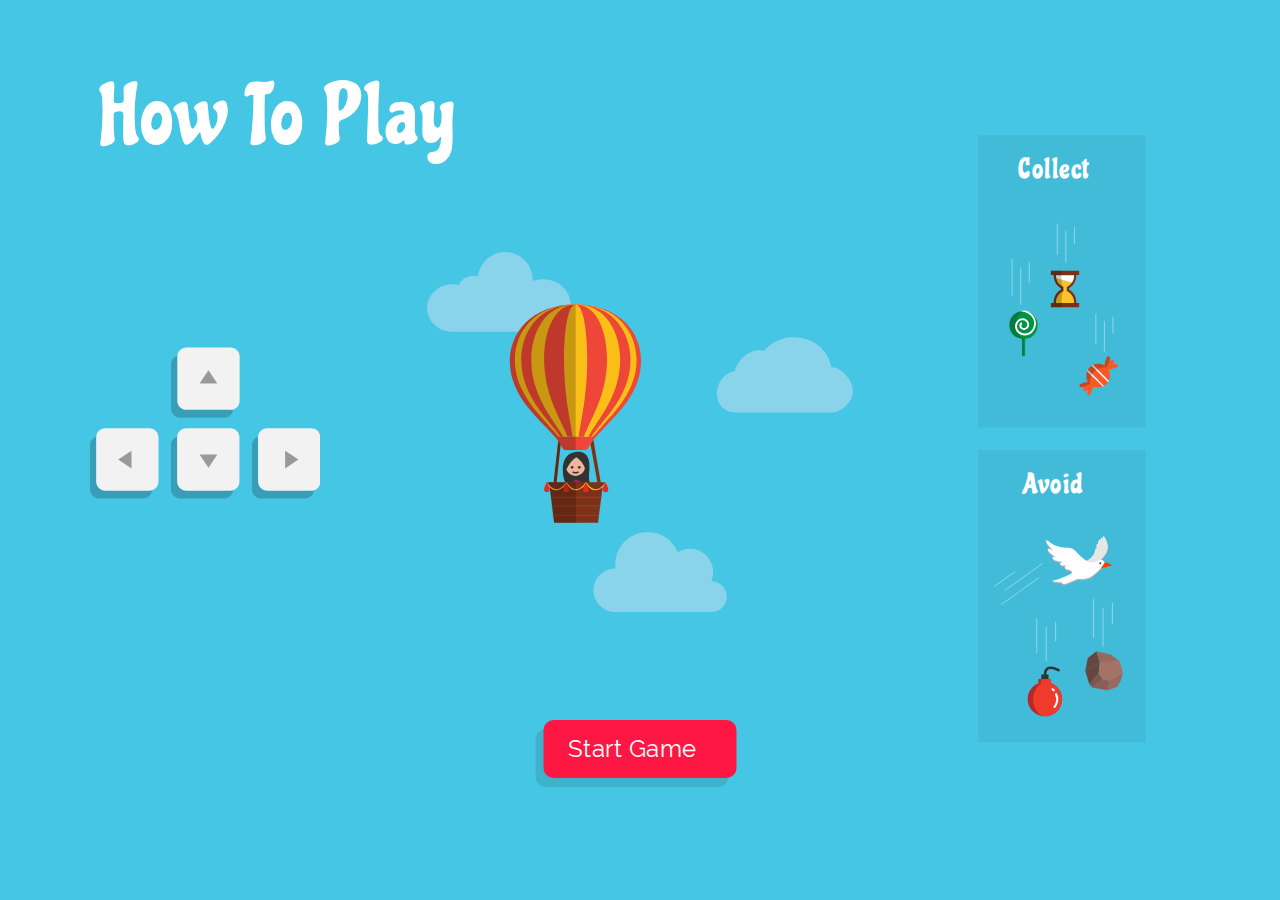
==== balloon_game.html @ b4456068 "Baseline commit with all changes except the coaster game" ====
<!doctype html>
<html class="no-js" lang="">
    <head>
        <meta charset="utf-8">
        <meta http-equiv="x-ua-compatible" content="ie=edge">
        <title>Balloon Game</title>
        <meta name="description" content="">
        <meta name="viewport" content="width=device-width, initial-scale=1">

        <link rel="apple-touch-icon" href="apple-touch-icon.png">
        <!-- Place favicon.ico in the root directory -->
        <link rel="stylesheet" href="css/normalize.css">
        <link rel="stylesheet" href="css/main.css">
        <link rel="stylesheet" href="css/game.css">
        <link rel="stylesheet" href="css/balloon.css">
    </head>
    <body>
        <div class="instruction-overlay">
            <div class="page-title">
                <p>How To Play</p>
            </div>
            <div class="instruction-balloonkeys">
                <svg version="1.1" id="Layer_1" xmlns="http://www.w3.org/2000/svg" xmlns:xlink="http://www.w3.org/1999/xlink" x="0px" y="0px" viewBox="0 0 253.6 166.2" style="enable-background:new 0 0 253.6 166.2;" xml:space="preserve">
                    <g id="keys">
                        <g id="leftkey">
                            <g style="opacity:0.2;">
                                <path d="M58.5,97.6H10.1C4.5,97.6,0,102.1,0,107.7v48.4c0,5.6,4.5,10.1,10.1,10.1h48.4c5.6,0,10.1-4.5,10.1-10.1v-48.4
                                    C68.6,102.1,64.1,97.6,58.5,97.6z"/>
                            </g>
                            <g>
                                <path style="fill:#F2F2F2;" d="M65.3,89H16.9c-5.6,0-10.1,4.5-10.1,10.1v48.4c0,5.6,4.5,10.1,10.1,10.1h48.4
                                    c5.6,0,10.1-4.5,10.1-10.1V99.1C75.5,93.6,70.9,89,65.3,89z"/>
                                <polygon style="fill:#999999;" points="45.7,133.1 31.1,123.3 45.7,113.6             "/>
                            </g>
                        </g>
                        <g id="downkey">
                            <g>
                                <path style="opacity:0.2;enable-background:new    ;" d="M147.6,97.6H99.2c-5.6,0-10.1,4.5-10.1,10.1v48.4
                                c0,5.6,4.5,10.1,10.1,10.1h48.4c5.6,0,10.1-4.5,10.1-10.1v-48.4C157.7,102.1,153.2,97.6,147.6,97.6z"/>
                            </g>
                            <g>
                                <path style="fill:#F2F2F2;" d="M154.4,89H106c-5.6,0-10.1,4.5-10.1,10.1v48.4c0,5.6,4.5,10.1,10.1,10.1h48.4
                                c5.6,0,10.1-4.5,10.1-10.1V99.1C164.6,93.6,160,89,154.4,89z"/>
                                <polygon style="fill:#999999;" points="140.2,117.9 130.4,132.3 120.6,117.9      "/>
                            </g>
                        </g>
                        <g id="upkey">
                            <g style="opacity:0.2;">
                                <path d="M147.7,8.5H99.3c-5.6,0-10.1,4.5-10.1,10.1v48.5c0,5.6,4.5,10.1,10.1,10.1h48.4c5.6,0,10.1-4.5,10.1-10.1V18.7
                                    C157.9,13.1,153.3,8.5,147.7,8.5z"/>
                            </g>
                            <g>
                                <path style="fill:#F2F2F2;" d="M154.6,0h-48.4c-5.6,0-10.1,4.5-10.1,10.1v48.4c0,5.6,4.5,10.1,10.1,10.1h48.4
                                    c5.6,0,10.1-4.5,10.1-10.1V10.1C164.7,4.5,160.2,0,154.6,0z"/>
                                <polygon style="fill:#999999;" points="120.6,39.5 130.4,25 140.2,39.5           "/>
                            </g>
                        </g>
                        <g id="rightkey">
                            <g style="opacity:0.2;">
                                <path d="M236.7,97.6h-48.4c-5.6,0-10.1,4.5-10.1,10.1v48.4c0,5.6,4.5,10.1,10.1,10.1h48.4c5.6,0,10.1-4.5,10.1-10.1v-48.4
                                    C246.8,102.1,242.3,97.6,236.7,97.6z"/>
                            </g>
                            <g>
                                <path style="fill:#F2F2F2;" d="M243.5,89h-48.4c-5.6,0-10.1,4.5-10.1,10.1v48.4c0,5.6,4.5,10.1,10.1,10.1h48.4
                                    c5.6,0,10.1-4.5,10.1-10.1V99.1C253.6,93.6,249.1,89,243.5,89z"/>
                                <polygon style="fill:#999999;" points="214.8,113.6 229.4,123.3 214.8,133.1          "/>
                            </g>
                        </g>
                    </g>
                </svg>
            </div>
            <div class="instruction-balloon">
                <svg version="1.1" id="Layer_1" xmlns="http://www.w3.org/2000/svg" xmlns:xlink="http://www.w3.org/1999/xlink" x="0px" y="0px" viewBox="0 0 417 352.6" style="enable-background:new 0 0 417 352.6;" xml:space="preserve">
                    <g id="totalballoon">
                        <g>
                            <path style="fill:#8AD4EB;" d="M278.5,322.5h-0.2c1.3-2.8,1.9-5.8,1.9-9.1c0-12.5-10.2-22.8-22.8-22.8c-4.4,0-8.6,1.3-12,3.4
                                c-4.7-11.6-16.1-19.7-29.3-19.7c-17.5,0-31.8,14.2-31.8,31.8c0,1.3,0.2,2.7,0.3,3.9c-0.2,0-0.2,0-0.3,0
                                c-11.7,0-21.3,9.5-21.3,21.3c0,11.7,9.5,21.3,21.3,21.3h94.2c8.3,0,15-6.7,15-15C293.5,329.5,286.7,322.5,278.5,322.5z"/>
                            <path style="fill:#8AD4EB;" d="M113.7,26.6c-3.6,0-7,0.6-10.3,1.9c0-0.3,0-0.8,0-1.1c0-15.2-12-27.4-26.9-27.4
                                c-13.6,0-25,10.3-26.7,23.8c-1.3-0.3-2.7-0.5-4.1-0.5c-6.4,0-12,3.6-15,8.9c-1.9-0.5-3.9-0.6-5.9-0.6C11.1,31.6,0,42,0,54.9
                                s11.1,23.3,24.7,23.3c0.8,0,1.6,0,2.3-0.2c0.3,0,0.6,0.2,1.1,0.2h88.7c0.8,0,1.6-0.2,2.2-0.5c12.4-2.3,21.7-12.8,21.7-25.2
                                C141,38,128.7,26.6,113.7,26.6z"/>
                            <path style="fill:#8AD4EB;" d="M395.7,112.7c-0.9-5.8-3.3-11-6.6-15.2c0.3,0,0.8,0.2,1.1,0.2c-0.3,0-0.8-0.2-1.1-0.2
                                c-6.7-8.8-17.7-13.9-30.3-13.9c-0.2,0-0.3,0-0.5,0c-11.3,0.2-21.4,5.2-28.2,13.1c-1.4-0.3-3-0.5-4.5-0.5
                                c-11.7,0-21.4,9.9-24.4,20.6c-9.7,0.5-17.5,12.4-17.5,22.2c0,10.2,8.1,18.3,18.3,18.3h56.3h37.4c10.2,0,21.3-10.8,21.3-21
                                C417,125.1,405.7,113,395.7,112.7z"/>
                        </g>
                        <g id="landingballoon">
                            <polygon style="fill:#7C3119;" points="159.5,185.4 162.9,184.2 170,225.4 166.9,226.6        "/>
                            <polygon style="fill:#7C3119;" points="123.9,225.3 130,171.1 132.5,172.5 126.7,226.7        "/>
                            <polygon style="opacity:0.2;enable-background:new    ;" points="123.9,225.3 130,171.1 132.5,172.5 126.7,226.7       "/>
                            <g>
                                <path style="fill:#EE4638;" d="M145.5,51.3c30.8,0,43.7,28.4,43.7,54.2c0,35.2-21.1,57.6-31.2,75.3h-24.8
                                    c-9.9-17.7-31.2-40.2-31.2-75.3C102,79.7,114.9,51.3,145.5,51.3C101.2,51.3,81,80,81,106.7c0,28.2,19.2,47.8,34.4,63.8
                                    c4.8,4.9,9,9.4,12.2,13.5c0.3,0.4,6.2,10,6.7,10h21.9c0.5,0,6.5-9.5,6.7-10c3.2-4.1,7.7-8.7,12.2-13.5
                                    c15.3-15.9,34.4-35.7,34.4-63.8C210,80,189.9,51.3,145.5,51.3z"/>
                                <path style="fill:#FABF17;" d="M145.5,51.3c-41.9,0-59.6,28.4-59.6,54.2c0,35.2,28.9,57.6,42.7,75.3h33.9
                                    c13.7-17.6,42.7-40.1,42.7-75.3C205,79.7,187.5,51.3,145.5,51.3z"/>
                                <path style="fill:#FFFFFF;" d="M102,105.5c0,35.2,21.1,57.6,31.2,75.3h24.7c10-17.7,31.2-40.2,31.2-75.3
                                    c0-25.8-13-54.2-43.7-54.2C114.9,51.3,102,79.7,102,105.5z"/>
                                <path style="fill:#EE4638;" d="M92.2,105.5c0,35.2,26,57.6,38.3,75.3h30.4c12.3-17.6,38.3-40.1,38.3-75.3
                                    c0-25.8-15.9-54.2-53.7-54.2C108,51.3,92.2,79.7,92.2,105.5z"/>
                                <path style="fill:#FABF17;" d="M102,105.5c0,35.2,21.1,57.6,31.2,75.3h24.7c10-17.7,31.2-40.2,31.2-75.3
                                    c0-25.8-13-54.2-43.7-54.2C114.9,51.3,102,79.7,102,105.5z"/>
                                <path style="fill:#EE4638;" d="M153.5,180.9c6.6-17.7,22.7-40.2,22.7-76.3c0-25.2-9.1-53.3-30.8-53.3s-30.8,27.9-30.8,53.3
                                    c0,36,16.1,58.6,22.9,76L153.5,180.9z"/>
                                <path style="fill:#FABF17;" d="M148.5,180.9c2.5-17.7,8.3-40.2,8.3-76.3c0-25.2-3.4-53.3-11.4-53.3s-11.3,27.9-11.3,53.3
                                    c0,36,5.9,58.6,8.3,76L148.5,180.9z"/>
                            </g>
                            <g>
                                <rect x="136.5" y="221.7" style="fill:#9C1F60;" width="18.1" height="21.7"/>
                                <path style="fill:#F1B59A;" d="M146.5,201.1c4.2,2.9,6.9,6.9,8.2,10.6c-0.8,4.6-4.9,7.7-9.3,7.7c-4,0-7.5-2.6-8.9-6.2
                                    C138.7,208.5,141.7,203.5,146.5,201.1z"/>
                                <g>
                                    <circle style="fill:#333333;" cx="142" cy="210.9" r="1.3"/>
                                </g>
                                <g>
                                    <circle style="fill:#333333;" cx="149" cy="210.9" r="1.3"/>
                                </g>
                                <g>
                                    <path style="fill:#333333;" d="M148.4,215.4c-0.3-0.3-0.5-0.5-1.1-0.3c0,0-0.8,0.5-1.9,0.5s-1.9-0.5-1.9-0.5
                                        c-0.3-0.3-0.8,0-1.1,0.3s0,0.8,0.3,1.1c0,0,1.1,0.5,2.6,0.5c1.6,0,2.4-0.5,2.6-0.5C148.4,216.2,148.5,216,148.4,215.4z"/>
                                </g>
                                <path style="fill:#333333;" d="M159.9,229c0,0-1.9-6.6-1.3-13.1c0-0.8,0.3-1.3,0.3-2.1c0.8-9.5-1.1-20-13.9-17.8
                                    c-14.4,2.4-13.3,20-9.9,29.6l0,0c0.3,0.5,0.3,0.8,0.5,1.3s0.5,1.1,0.8,1.6c-1.3,3.2-1.9,7.3-1.9,11.5h3.2c0-2.9,0.5-5.9,1.1-8.2
                                    c1.9,2.1,3.6,3.2,3.6,3.2s-2.9-8.9,1.9-11.5c0.5-0.3,1.3-0.5,1.9-0.5c1.1,0,2.1,0.5,2.9,1.1c4.9,4,0,14.4,0,14.4s2.6-1.3,4.9-5.6
                                    c0.5,2.1,0.8,4.6,0.8,6.9h3.2c0-1.6,0-3.2-0.3-4.9c-0.3-2.9-0.3-6.2,0-9.1C158.5,228.2,159.9,229,159.9,229z M146.4,201
                                    c4.2,2.9,6.9,6.9,8.2,10.6c-0.8,4.6-4.9,7.7-9.3,7.7c-4,0-7.5-2.6-8.9-6.2C138.7,208.5,141.7,203.3,146.4,201z"/>
                            </g>
                            <rect x="116.5" y="225.7" style="fill:#7C3119;" width="58.6" height="2.9"/>
                            <rect x="116.5" y="225.7" style="opacity:0.2;enable-background:new    ;" width="29.2" height="2.9"/>
                            <polygon style="fill:#7C3119;" points="167.4,265.1 124.4,265.1 119.5,225.7 172.4,225.7      "/>
                            <line style="fill:none;stroke:#A43E23;stroke-width:0.9999;stroke-miterlimit:10;" x1="121" y1="240.3" x2="170.7" y2="240.3"/>
                            <line style="fill:none;stroke:#A43E23;stroke-width:0.9999;stroke-miterlimit:10;" x1="122" y1="248.8" x2="169.7" y2="248.8"/>
                            <line style="fill:none;stroke:#A43E23;stroke-width:0.9999;stroke-miterlimit:10;" x1="123" y1="257.9" x2="168.5" y2="257.9"/>
                            <path style="fill:none;stroke:#FABF17;stroke-width:0.9999;stroke-miterlimit:10;" d="M117,225.9c10.3,15.7,19.3,0,19.3,0"/>
                            <path style="opacity:0.2;enable-background:new    ;" d="M145.5,51.5c-44.3,0-64.5,28.7-64.5,55.4c0,28.2,19.2,47.8,34.4,63.8
                                c4.8,4.9,9,9.4,12.2,13.5c0.3,0.4,6.2,10,6.7,10h11.2L145.5,51.5"/>
                            <path style="fill:none;stroke:#FABF17;stroke-width:0.9999;stroke-miterlimit:10;" d="M155.5,225.9c0,0-9,15.7-19.3,0"/>
                            <path style="fill:none;stroke:#FABF17;stroke-width:0.9999;stroke-miterlimit:10;" d="M155.5,225.9c10.3,15.7,19.3,0,19.3,0"/>
                            <path style="fill:#EA2725;" d="M136.2,225.8c0,0-6.1,9.4,0,9.4S136.2,225.8,136.2,225.8z"/>
                            <path style="fill:#EA2725;" d="M117.3,225.7c0,0-6.1,9.4,0,9.4S117.3,225.7,117.3,225.7z"/>
                            <path style="fill:#EA2725;" d="M155.5,225.9c0,0-6.1,9.4,0,9.4S155.5,225.9,155.5,225.9z"/>
                            <path style="fill:#EA2725;" d="M174.7,225.8c0,0-6.1,9.4,0,9.4C180.9,235.3,174.7,225.8,174.7,225.8z"/>
                            <polyline style="opacity:0.2;enable-background:new    ;" points="172.9,225.7 119.5,225.7 124.4,265.1 146,265.1 145.7,225.7 
                                119.5,225.7         "/>
                        </g>
                    </g>
                </svg>
            </div>
            <div class="instruction-collect">
                <p class="instruction-title"> Collect </p>
                <svg version="1.1" id="Layer_1" xmlns="http://www.w3.org/2000/svg" xmlns:xlink="http://www.w3.org/1999/xlink" x="0px" y="0px" viewBox="0 0 206.1 359.1" style="enable-background:new 0 0 206.1 359.1;" xml:space="preserve">
                    <g>
                        <rect style="opacity:5.000000e-02;enable-background:new    ;" width="206.1" height="359.1"/>
                        <g>
                            <g>
                                <line style="fill:none;stroke:#FFFFFF;stroke-width:0.5;stroke-miterlimit:10;" x1="41.8" y1="151.5" x2="41.8" y2="197.8"/>
                                <line style="fill:none;stroke:#FFFFFF;stroke-width:0.5;stroke-miterlimit:10;" x1="52.4" y1="162.3" x2="52.4" y2="208.6"/>
                                <line style="fill:none;stroke:#FFFFFF;stroke-width:0.5;stroke-miterlimit:10;" x1="62.9" y1="156.3" x2="62.9" y2="181.7"/>
                            </g>
                            <g>
                                <path style="fill:#FFFFFF;" d="M55.6,215.6c9.6,0,17.5,7.8,17.5,17.5s-7.8,17.4-17.5,17.4s-16.5-7.8-16.5-17.4
                                    S45.9,215.6,55.6,215.6z"/>
                                <g>
                                    <path style="fill:#009245;" d="M59.4,216c2.7,1,5.2,2.4,7.1,4.3c5.7,5.7,6.1,14.6,1.2,20.7c-0.4,0.5-0.8,1-1.2,1.4
                                        c-2.4,2.4-5.6,3.7-9,3.7s-6.6-1.3-9-3.7c-2-2-3.1-4.6-3.1-7.4s1.1-5.4,3.1-7.4c3.3-3.3,8.8-3.3,12.1,0c1.3,1.3,2.1,3.1,2.1,5
                                        s-0.7,3.7-2.1,5c-2.3,2.3-6.1,2.3-8.4,0c-0.9-0.9-1.5-2.2-1.5-3.5s0.5-2.6,1.5-3.5c0.5-0.5,1.2-0.5,1.7,0
                                        c0.2,0.2,0.3,0.5,0.3,0.8s-0.1,0.6-0.3,0.8c-0.5,0.5-0.8,1.2-0.8,1.9c0,0.7,0.3,1.4,0.8,1.9c1.4,1.4,3.7,1.4,5.1,0
                                        c0.9-0.9,1.4-2.1,1.4-3.4s-0.5-2.5-1.4-3.4c-2.4-2.4-6.4-2.4-8.8,0c-1.5,1.5-2.4,3.6-2.4,5.7c0,2.2,0.8,4.2,2.4,5.7
                                        c2,2,4.6,3.1,7.4,3.1s5.4-1.1,7.4-3.1c2.6-2.6,3.9-6,3.9-9.4s-1.3-6.8-3.9-9.4c-3.6-3.6-10-5.4-14.7-5.4
                                        c-7.1,2.4-11.9,8.9-11.9,16.5c0,9.3,6.5,16.9,15.6,17.5v20c0,0.6,1.3,1.2,1.9,1.2s1.9-0.5,1.9-1.2v-20
                                        c9.1-0.6,15.6-8.2,15.6-17.5C73.4,224.8,67.3,217.7,59.4,216z"/>
                                </g>
                                <path style="opacity:0.2;fill:#221F1F;enable-background:new    ;" d="M56,215.5c-9.7,0-17.5,7.8-17.5,17.5s7.4,17.9,17.5,17.5
                                    c0,0-10.6-6.9-10.6-17.5S56,215.5,56,215.5z"/>
                                <path style="opacity:0.2;fill:#221F1F;enable-background:new    ;" d="M55.8,271.6v-21.2H54v20c0,0,0,0.5,0.9,0.9
                                    C54.9,271.4,55.4,271.6,55.8,271.6z"/>
                            </g>
                        </g>
                        <g>
                            <g>
                                <line style="fill:none;stroke:#FFFFFF;stroke-width:0.5;stroke-miterlimit:10;" x1="97.3" y1="108.7" x2="97.3" y2="147.3"/>
                                <line style="fill:none;stroke:#FFFFFF;stroke-width:0.5;stroke-miterlimit:10;" x1="107.8" y1="117.7" x2="107.8" y2="156.3"/>
                                <line style="fill:none;stroke:#FFFFFF;stroke-width:0.5;stroke-miterlimit:10;" x1="118.3" y1="112.8" x2="118.3" y2="133.9"/>
                            </g>
                            <g>
                                <polygon style="fill:#FFFFFF;" points="94.4,169.2 95.2,175.6 117,182 118.8,176.2 118.6,168.8            "/>
                                <polygon style="fill:#FBC32D;" points="95.2,175.6 117,182 109.7,186.4 109.8,189.9 117.1,196 118.9,201.8 119,208.2 93.8,208.6 
                                    94.8,201.9 98.1,193.1 103.4,189.5 102.6,186.1 95.2,178.7            "/>
                                <g>
                                    <path style="fill:#7C3119;" d="M124.1,166.7H89.4v5.3h3.5c-0.1,2.6,0.3,11,9,16.3v0.2v1.1v0.2c-8.8,5.3-9.1,13.8-9,16.3h-3.5
                                        v5.3h34.7v-5.3h-3.5c0.1-2.5-0.2-11-9-16.3v-0.2v-1.1v-0.2c8.7-5.2,9.1-13.7,9-16.3h3.5V166.7z M109.6,186.3l-0.7,0.4v1.8v1.1
                                        v1.8l0.7,0.4c8.5,4.7,8.4,12.6,8.3,14.3H95.7c-0.1-1.7-0.3-9.6,8.3-14.3l0.7-0.4v-1.8v-1.1v-1.8l-0.7-0.4
                                        c-8.4-4.6-8.4-12.4-8.3-14.2h22.2C118,173.9,118,181.6,109.6,186.3z"/>
                                </g>
                                <g style="opacity:0.2;">
                                    <path d="M102.8,211.4c-1.2-13.8,1.9-20,1.9-20v-4.7c-4.3-8.7-1.9-20-1.9-20H89.4v5.3h3.5c-0.1,2.6,0.3,11,9,16.3v0.2v1.1v0.2
                                        c-8.8,5.3-9.1,13.8-9,16.3h-3.5v5.3H102.8z"/>
                                </g>
                            </g>
                        </g>
                        <g>
                            <g>
                                <line style="fill:none;stroke:#FFFFFF;stroke-width:0.5;stroke-miterlimit:10;" x1="144.6" y1="219.2" x2="144.6" y2="257"/>
                                <line style="fill:none;stroke:#FFFFFF;stroke-width:0.5;stroke-miterlimit:10;" x1="155.1" y1="228.1" x2="155.1" y2="265.8"/>
                                <line style="fill:none;stroke:#FFFFFF;stroke-width:0.5;stroke-miterlimit:10;" x1="165.6" y1="223.2" x2="165.6" y2="243.9"/>
                            </g>
                            <g>
                                <g>
                                    <path style="fill:#FFFFFF;" d="M139.3,283.3l20.2,20.2c0.4-0.6,0.8-1.3,1.1-1.9l-19.4-19.4C140.6,282.5,139.9,282.9,139.3,283.3
                                        z"/>
                                    <g>
                                        <path style="fill:#FFFFFF;" d="M142.4,297.1c-0.3,0.3-0.5,0.4-0.8,0.6l11.2,11.2c0.7-0.3,1.3-0.6,1.9-0.9L143,296.3
                                            C142.8,296.5,142.6,296.8,142.4,297.1z"/>
                                        <path style="fill:#FFFFFF;" d="M137.5,292.2c0.2-0.2,0.5-0.4,0.8-0.6l-3.5-3.5c-0.4,0.6-0.7,1.4-0.9,2l3,3.9
                                            C137.1,293.7,137.2,292.4,137.5,292.2z"/>
                                        <path style="fill:#FFFFFF;" d="M142.7,297.4c0.2-0.2,0.4-0.5,0.6-0.8l-5.2-5.2c-0.3,0.2-0.6,0.3-0.8,0.6
                                            c-0.3,0.3-0.4,1.5-0.6,1.8l5.2,5.2C142.2,298.8,142.5,297.6,142.7,297.4z"/>
                                    </g>
                                </g>
                                <g>
                                    <path style="fill:#FF5722;" d="M137.1,285.1c-0.9,0.9-1.7,1.9-2.3,3l3.5,3.5c1.3-0.7,3-0.5,4.1,0.6c1.1,1.1,1.3,2.8,0.6,4.1
                                        l11.7,11.7c1.1-0.6,2.1-1.4,3-2.3c0.7-0.7,1.3-1.4,1.8-2.2l-20.2-20.2C138.5,283.8,137.8,284.4,137.1,285.1z"/>
                                    <path style="fill:#FF5722;" d="M137.5,297.1c-1.1-1.1-1.3-2.7-0.6-4l-3-3c-1.6,4.2-1.3,8.9,1.1,12.8h-0.1l-6,1.5
                                        c-3,0.8-5.5,2.9-4,4.4c1.1,1.1,3.8,1,6,0.1v0.1c-1.6,1.6-2.3,3.9-1.2,5c0.6,0.6,1.5,0.7,2.4,0.4c0.9-0.2,1.8-0.8,2.6-1.5
                                        c0.1,0,0.1,0,0.2,0c-0.9,2.3-1.1,5.1,0,6.3c1.5,1.5,3.7-1.1,4.5-4.2l1.6-6.2l0.1-0.4c3.7,1.8,8,2,11.8,0.5l-11.2-11.2
                                        C140.2,298.3,138.6,298.1,137.5,297.1z"/>
                                    <path style="fill:#FF5722;" d="M171.6,282c-1.2-1.2-4-1-6.3,0c0-0.1,0-0.1,0-0.2c0.7-0.8,1.3-1.7,1.5-2.6c0.3-1,0.2-1.8-0.4-2.4
                                        c-1.1-1.1-3.4-0.4-5,1.2h-0.1c0.9-2.2,1-4.9-0.1-6c-1.5-1.5-3.6,1-4.4,4l-1.5,6l-0.2,0.9c-4.2-2.6-9.5-2.8-13.9-0.7l19.4,19.4
                                        c2-4.2,1.9-9.3-0.4-13.4l1-0.3l6.2-1.6C170.5,285.7,173.1,283.5,171.6,282z"/>
                                    <path style="fill:#FF5722;" d="M142.3,291.2c-1.1-1.1-2.7-0.3-4,0.4l4.9,4.9C144,295.3,143.4,292.3,142.3,291.2z"/>
                                    <path style="fill:#FF5722;" d="M137.6,298c1.1,1.1,2.8,0.3,4.1-0.3l-4.9-4.7C136.1,294.2,136.5,296.9,137.6,298z"/>
                                </g>
                                <path style="opacity:0.2;enable-background:new    ;" d="M137.2,305.5c-5.7-5.2-5.8-14.7-0.1-20.4c5.7-5.7,15.1-5.7,20.7,0
                                    c0,0-9.5-0.5-15.3,5.2C136.8,296.1,137.2,305.5,137.2,305.5z"/>
                                <path style="opacity:0.2;enable-background:new    ;" d="M157.8,285.1c0,0-1.8-1.7-2.7-2.2l0.2-0.9l1.5-6c0.8-3,2.9-5.5,4.4-4
                                    c1.1,1.1,1,3.8,0.1,6L157.8,285.1"/>
                                <path style="opacity:0.2;enable-background:new    ;" d="M130.9,308.9c-2.2,0.9-4.9,1-6-0.1c-1.5-1.5,1-3.6,4-4.4l6.1-1.5
                                    c0,0,1.5,1.9,2.2,2.6L130.9,308.9z"/>
                            </g>
                        </g>
                    </g>
                </svg>
            </div>
            <div class="instruction-avoid">
                <p class="instruction-title"> Avoid </p>
                <svg version="1.1" id="Layer_1" xmlns="http://www.w3.org/2000/svg" xmlns:xlink="http://www.w3.org/1999/xlink" x="0px" y="0px" viewBox="0 0 206.1 359.1" style="enable-background:new 0 0 206.1 359.1;" xml:space="preserve">
                    <g>
                        <rect style="opacity:5.000000e-02;enable-background:new    ;" width="206.1" height="359.1"/>
                        <g>
                            <g>
                                <g>
                                    <path style="fill:#B3B3B3;" d="M155.6,139.8c0,0-1.3-3.8-5.4-3.8c0,0,6.4-5.1,8.4-11.2c2-6-1.1-13.4-4.2-17.3c0,0-1.4,1-0.9,2.8
                                        c0,0-1.7-1.7-2.4-0.3c-0.5,1,0.4,2.4,0.4,2.4s-1.6-1.7-2.5-0.8c-0.8,0.8,0.3,2.5,0.3,2.5s-1.4-0.9-1.9,0.3
                                        c-0.6,1.1,0.6,2.9,0.6,2.9s-1.2-0.8-2,0.5s0.3,4,0.3,4s-2-0.1-2.4,3.4c-0.3,3.4-4,8.9-10.1,12.7c0,0-6.1-3.3-12.3-10.4
                                        c-4.8-5.5-6.3-5.6-13.4-5.9c-7.6-0.3-14.2-2.4-19.6-6.5c-3.6-2.8-5.5-3.8-4.6-0.4c1.1,3.8,8.8,10.4,8.8,10.4s-6.6-3.7-7-1.7
                                        c-0.3,1.9,3.2,5.6,7.9,8.2c3.6,1.9,5.3,1.9,5.3,1.9s-3.7-0.4-6.1-0.7c-2.1-0.3-2,2.6,1.7,4.3c4.6,2.1,9.6,1.9,9.6,1.9
                                        s-1.4,0.8-2.8,1.5s-0.4,2.9,3.1,3c3.7,0.1,4.6-0.2,4.6-0.2s-2.9,0.9-2.5,2.8c0.4,1.8,2.6,1.9,4.7,2.3c2.5,0.5,4.8,3.5,4.8,3.5
                                        s-2.7,3.9-25.1,10.5c0,0,6.7,1.9,12.2,1.6c0,0-0.3,1.9,2.1,2.2c2.5,0.3,16.5-6.3,16.5-6.3s9.9,1.2,17.2-2.8
                                        c7.3-4,11.3-11.3,15.4-12.5"/>
                                </g>
                                <circle style="fill:#CCCCCC;" cx="152.2" cy="139.9" r="1.2"/>
                                <g>
                                    <g>
                                        <path style="fill:#FFFFFF;" d="M133.7,136.3c0,0-6.1-3.3-12.3-10.4c-4.8-5.5-6.3-5.6-13.4-5.9c-7.6-0.3-14.2-2.4-19.6-6.5
                                            c-3.6-2.8-5.5-3.8-4.6-0.4c1.1,3.8,8.8,10.4,8.8,10.4s-6.6-3.7-7-1.7c-0.3,1.9,3.2,5.6,7.9,8.2c3.6,1.9,5.3,1.9,5.3,1.9
                                            s-3.7-0.4-6.1-0.7c-2.1-0.3-2,2.6,1.7,4.3c4.6,2.1,9.6,1.9,9.6,1.9s-1.4,0.8-2.8,1.5s-0.4,2.9,3.1,3c3.7,0.1,4.6-0.2,4.6-0.2
                                            s-2.9,0.9-2.5,2.8c0.4,1.8,2.6,1.9,4.7,2.3c2.5,0.5,4.8,3.5,4.8,3.5s-2.7,3.9-25.1,10.5c0,0,6.7,1.9,12.2,1.6
                                            c0,0-0.3,1.9,2.1,2.2c2.5,0.3,16.5-6.3,16.5-6.3s9.9,1.2,17.2-2.8c7.3-4,11.3-11.3,15.4-12.5s5.9-1.8,5.9-1.8s-1.8-3.1-4.8-2.9
                                            c0,0-1.3-3.8-5.4-3.8c0,0,6.4-5.1,8.4-11.2c2-6-1.1-13.4-4.2-17.3c0,0-1.4,1-0.9,2.8c0,0-1.7-1.7-2.4-0.3
                                            c-0.5,1,0.4,2.4,0.4,2.4s-1.6-1.7-2.5-0.8c-0.8,0.8,0.3,2.5,0.3,2.5s-1.4-0.9-1.9,0.3c-0.6,1.1,0.6,2.9,0.6,2.9s-1.2-0.8-2,0.5
                                            s0.3,4,0.3,4s-2-0.1-2.4,3.4C143.5,127.1,139.8,132.6,133.7,136.3z"/>
                                    </g>
                                </g>
                                <path style="fill:#FF3D00;" d="M155.6,138.2c0,0,3.5-1.4,9,3.7l-14,3.5L155.6,138.2z"/>
                                <circle style="fill:#333333;" cx="150.1" cy="139.1" r="1.2"/>
                                <g>
                                    <g>
                                        <path style="fill:#E6E6E6;" d="M150.5,134.2c0,0,6.2-5,8.1-11c2-6-1.1-13.4-4.2-17.3c0,0-1.4,1-0.9,2.8c0,0-1.7-1.7-2.4-0.3
                                            c-0.5,1,0.4,2.4,0.4,2.4s-1.6-1.7-2.5-0.8c-0.8,0.8,0.3,2.5,0.3,2.5s-1.4-0.9-1.9,0.3c-0.6,1.1,0.6,2.9,0.6,2.9s-1.2-0.8-2,0.5
                                            s0.3,4,0.3,4s-2-0.1-2.4,3.4c-0.3,3.4-4,8.9-10.1,12.7C133.7,136.3,140.8,141.3,150.5,134.2z"/>
                                    </g>
                                </g>
                            </g>
                            <g>
                                <line style="fill:none;stroke:#FFFFFF;stroke-width:0.5;stroke-miterlimit:10;" x1="28.2" y1="189.9" x2="75" y2="156.6"/>
                                <line style="fill:none;stroke:#FFFFFF;stroke-width:0.5;stroke-miterlimit:10;" x1="32.4" y1="172.7" x2="79.2" y2="139.4"/>
                                <line style="fill:none;stroke:#FFFFFF;stroke-width:0.5;stroke-miterlimit:10;" x1="19.7" y1="167.6" x2="45.4" y2="149.3"/>
                            </g>
                        </g>
                        <g>
                            <g>
                                <line style="fill:none;stroke:#FFFFFF;stroke-width:0.5;stroke-miterlimit:10;" x1="72.1" y1="206.7" x2="72.1" y2="249.4"/>
                                <line style="fill:none;stroke:#FFFFFF;stroke-width:0.5;stroke-miterlimit:10;" x1="83.7" y1="216.7" x2="83.7" y2="259.4"/>
                                <line style="fill:none;stroke:#FFFFFF;stroke-width:0.5;stroke-miterlimit:10;" x1="95.2" y1="211.2" x2="95.2" y2="234.6"/>
                            </g>
                            <g>
                                <circle style="fill:#BA2726;" cx="82" cy="305.9" r="21.1"/>
                                <path style="fill:none;stroke:#333333;stroke-width:3.1836;stroke-linecap:round;stroke-miterlimit:10;" d="M82.3,275.6
                                    c0,0-1.4-14,16.5-5.3"/>
                                <path style="fill:#EE3B2C;" d="M82,284.8c11.6,0,21.1,9.4,21.1,21.1S93.7,327,82,327c-6.9,0-14.5-9.4-14.5-21.1
                                    S77.2,284.8,82,284.8z"/>
                                <rect x="74.2" y="281.1" style="fill:#EE3B2C;" width="15.4" height="5.6"/>
                                <rect x="77.6" y="275.6" style="fill:#333333;" width="8.9" height="5.6"/>
                                <rect x="74.2" y="281.2" style="fill:#BA2726;" width="3.2" height="5.5"/>
                                
                                    <line style="fill:none;stroke:#FFFFFF;stroke-width:2.6209;stroke-linecap:round;stroke-miterlimit:10;" x1="92.9" y1="295" x2="91.4" y2="293.7"/>
                                <path style="fill:none;stroke:#FFFFFF;stroke-width:2.6209;stroke-linecap:round;stroke-miterlimit:10;" d="M93.9,315.4
                                    c0,0,6.1-7.6,1.9-15.6"/>
                            </g>
                        </g>
                        <g>
                            <g>
                                <line style="fill:none;stroke:#FFFFFF;stroke-width:0.5;stroke-miterlimit:10;" x1="141.8" y1="182.7" x2="141.8" y2="230.4"/>
                                <line style="fill:none;stroke:#FFFFFF;stroke-width:0.5;stroke-miterlimit:10;" x1="153.4" y1="193.8" x2="153.4" y2="241.5"/>
                                <line style="fill:none;stroke:#FFFFFF;stroke-width:0.5;stroke-miterlimit:10;" x1="164.9" y1="187.7" x2="164.9" y2="213.9"/>
                            </g>
                            <g>
                                <polygon style="fill:#66463E;" points="145.4,247 134.7,255.5 131.6,271.2 149.6,260.8            "/>
                                <polygon style="fill:#66463E;" points="136.7,287.9 131.6,271.2 149.6,260.8 148.1,274            "/>
                                <polygon style="fill:#7F574D;" points="140.8,291.8 136.7,287.9 148.1,274 153.1,281.2            "/>
                                <polygon style="fill:#8B5F55;" points="159.3,295 140.8,291.8 153.1,281.2 161.5,283.3            "/>
                                <polygon style="fill:#98695D;" points="159.3,295 170.8,291.1 175.3,282.8 177.9,273.1 161.5,283.3            "/>
                                <polygon style="fill:#98695D;" points="145.4,247 162.9,251 173.8,259.4 149.6,260.8          "/>
                                <polygon style="fill:#A47366;" points="173.8,259.4 177.9,273.1 161.5,283.3 153.1,281.2 148.1,274 149.6,260.8            "/>
                            </g>
                        </g>
                    </g>
                </svg>

            </div>
            <div id="play" class="button">
                <a>Start Game</a>
            </div>
        </div>
        <div class="result-overlay">
            <h1 class="result">Game Over</h1>
            <p class="final-score">Your Score : <span class="final_points"></span>
            <div class="character">
                <img class="winner" src="img/games/winner.svg">
                <img class="loser" src="img/games/loser.svg">
            </div>
            <div class="buttons">
                <ul>
                    <li><a class="button play_again">Play again</a></li>
                    <li><a class="button" href="city.html">Explore city</a></li>
                    <li><a class="button" href="landing.html">More games</a></li>
                </ul>
            </div>
        </div>
        <div class="level-overlay">
        </div>
        <div class="level-overlay__message">
            <div>
                <p class="title">Level 2</p>
                <p class="message">Keep Going!</p>
            </div>
        </div>
        <div class="in-game-instruction">
            <svg id = "in-game-instruction" version="1.1" id="Layer_1" xmlns="http://www.w3.org/2000/svg" xmlns:xlink="http://www.w3.org/1999/xlink" x="0px" y="0px"
                     viewBox="0 0 576 576" style="enable-background:new 0 0 576 576;" xml:space="preserve">
                <style type="text/css">
                    .inst_st0{opacity:0.2;}
                    .inst_st1{fill:#FFFFFF;}
                    .inst_st2{fill:#F2F2F2;}
                    .inst_st3{fill:#999999;}
                    .inst_st4{opacity:0.2;enable-background:new    ;}
                    .inst_st5{fill:#FFC107;}
                </style>
                <g>
                    <g class="inst_st0">
                        <circle cx="239.9" cy="259.7" r="94.7"/>
                        <circle cx="339.3" cy="267.1" r="92.6"/>
                        <circle cx="269.8" cy="342.9" r="92.6"/>
                        <circle cx="151" cy="296.4" r="47.8"/>
                        <circle cx="167.2" cy="387.5" r="62.2"/>
                        <circle cx="230.4" cy="452.5" r="62.2"/>
                        <circle cx="329.1" cy="449.5" r="75.1"/>
                        <circle cx="393.9" cy="378.4" r="69.6"/>
                        <circle cx="423.5" cy="302.6" r="50.6"/>
                        <circle cx="298.6" cy="201.8" r="52.2"/>
                    </g>
                    <g>
                        <circle class="inst_st1" cx="243.7" cy="242.1" r="94.7"/>
                        <circle class="inst_st1" cx="343.1" cy="249.4" r="92.6"/>
                        <circle class="inst_st1" cx="273.6" cy="325.3" r="92.6"/>
                        <circle class="inst_st1" cx="154.8" cy="278.7" r="47.8"/>
                        <circle class="inst_st1" cx="171" cy="369.9" r="62.2"/>
                        <circle class="inst_st1" cx="234.2" cy="434.9" r="62.2"/>
                        <circle class="inst_st1" cx="332.9" cy="431.9" r="75.1"/>
                        <circle class="inst_st1" cx="397.8" cy="360.7" r="69.6"/>
                        <circle class="inst_st1" cx="427.3" cy="285" r="50.6"/>
                        <circle class="inst_st1" cx="302.4" cy="184.2" r="52.2"/>
                    </g>
                </g>
                <g id="instruction_keys">
                    <g id="instruction_leftkey">
                        <g class="inst_st0">
                            <path d="M219.7,323.8h-48.4c-5.6,0-10.1,4.5-10.1,10.1v48.4c0,5.6,4.5,10.1,10.1,10.1h48.4c5.6,0,10.1-4.5,10.1-10.1v-48.4
                                C229.9,328.3,225.3,323.8,219.7,323.8z"/>
                        </g>
                        <g>
                            <path class="inst_st2" d="M226.6,315.2h-48.4c-5.6,0-10.1,4.5-10.1,10.1v48.4c0,5.6,4.5,10.1,10.1,10.1h48.4c5.6,0,10.1-4.5,10.1-10.1
                                v-48.4C236.7,319.8,232.2,315.2,226.6,315.2z"/>
                            <polygon class="inst_st3" points="206.9,359.4 192.3,349.6 206.9,339.8            "/>
                        </g>
                    </g>
                    <g id="instruction_downkey">
                        <g>
                            <path class="inst_st0" d="M308.8,323.8h-48.4c-5.6,0-10.1,4.5-10.1,10.1v48.4c0,5.6,4.5,10.1,10.1,10.1h48.4c5.6,0,10.1-4.5,10.1-10.1
                            v-48.4C319,328.3,314.4,323.8,308.8,323.8z"/>
                        </g>
                        <g>
                            <path class="inst_st2" d="M315.7,315.2h-48.4c-5.6,0-10.1,4.5-10.1,10.1v48.4c0,5.6,4.5,10.1,10.1,10.1h48.4c5.6,0,10.1-4.5,10.1-10.1
                            v-48.4C325.8,319.8,321.3,315.2,315.7,315.2z"/>
                            <polygon class="inst_st3" points="301.4,344 291.6,358.6 281.8,344        "/>
                        </g>
                    </g>
                    <g id="instruction_upkey">
                        <g class="inst_st0">
                            <path d="M309,234.8h-48.4c-5.6,0-10.1,4.5-10.1,10.1v48.4c0,5.6,4.5,10.1,10.1,10.1H309c5.6,0,10.1-4.5,10.1-10.1V245
                                C319.1,239.4,314.6,234.8,309,234.8z"/>
                        </g>
                        <g>
                            <path class="inst_st2" d="M315.8,226.3h-48.4c-5.6,0-10.1,4.5-10.1,10.1v48.4c0,5.6,4.5,10.1,10.1,10.1h48.4c5.6,0,10.1-4.5,10.1-10.1
                                v-48.4C326,230.8,321.4,226.3,315.8,226.3z"/>
                            <polygon class="inst_st3" points="281.8,265.7 291.6,251.2 301.4,265.7            "/>
                        </g>
                    </g>
                    <g id="instruction_rightkey">
                        <g class="inst_st0">
                            <path d="M397.9,323.8h-48.4c-5.6,0-10.1,4.5-10.1,10.1v48.4c0,5.6,4.5,10.1,10.1,10.1h48.4c5.6,0,10.1-4.5,10.1-10.1v-48.4
                                C408,328.3,403.5,323.8,397.9,323.8z"/>
                        </g>
                        <g>
                            <path class="inst_st2" d="M404.7,315.2h-48.4c-5.6,0-10.1,4.5-10.1,10.1v48.4c0,5.6,4.5,10.1,10.1,10.1h48.4c5.6,0,10.1-4.5,10.1-10.1
                                v-48.4C414.9,319.8,410.4,315.2,404.7,315.2z"/>
                            <polygon class="inst_st3" points="376,339.8 390.6,349.6 376,359.4            "/>
                        </g>
                    </g>
                </g>
            </svg>
        </div>
        <div class="toolbar">
            <ul>
                <li class="toolbar__score">
                    <ul>
                        <li class="toolbar__value"><span class="toolbar__score__value">0</span> / <span class="toolbar__value__game-score">1000</span></li>
                        <li class="toolbar__title">SCORE</li>
                    </ul>
                </li>
                <li class="toolbar__level">
                    <ul>
                        <li class="toolbar__value"><span class="game_level">0</span> / 3</li>
                        <li class="toolbar__title">LEVEL</li>
                    </ul>
                </li>
                <li class="toolbar__timer">
                    <ul>
                        <li class="toolbar__value">0 : 00</li>
                        <li class="toolbar__title">TIME</li>
                    </ul>
                </li>
            </ul>
            <div class="toolbar__exit">
                <img src="img/games/close.svg">
            </div>
        </div>
        <div class="container">
            <div class="clouds">
                <div class="cloud cloud2"><img src="img/games/balloon/clouds/cloud2.svg"></div>
                <div class="cloud cloud3"><img src="img/games/balloon/clouds/cloud3.svg"></div>
                <div class="cloud cloud4"><img src="img/games/balloon/clouds/cloud4.svg"></div>
                <div class="cloud cloud5"><img src="img/games/balloon/clouds/cloud5.svg"></div>
                <div class="cloud cloud6"><img src="img/games/balloon/clouds/cloud6.svg"></div>
            </div>
            <div id="balloon"><img src="img/games/balloon/hotairballoon.svg"></div>
        </div>
    </body>
    <script src="js/vendor/modernizr-3.6.0.min.js"></script>
    <script src="https://code.jquery.com/jquery-3.3.1.min.js" integrity="sha256-FgpCb/KJQlLNfOu91ta32o/NMZxltwRo8QtmkMRdAu8=" crossorigin="anonymous"></script>
    <script>window.jQuery || document.write('<script src="js/vendor/jquery-3.3.1.min.js"><\/script>')</script>
    <script src="js/plugins.js"></script>
    <script src="js/main.js"></script>
    <script src="js/game.js"></script>
    <script src="js/balloon.js"></script>

    <!-- Google Analytics: change UA-XXXXX-Y to be your site's ID. -->
    <script>
      window.ga = function () { ga.q.push(arguments) }; ga.q = []; ga.l = +new Date;
      ga('create', 'UA-XXXXX-Y', 'auto'); ga('send', 'pageview')
    </script>
    <script src="https://www.google-analytics.com/analytics.js" async defer></script>
</html>
---- css/main.css ----
/*! HTML5 Boilerplate v6.1.0 | MIT License | https://html5boilerplate.com/ */

/*
 * What follows is the result of much research on cross-browser styling.
 * Credit left inline and big thanks to Nicolas Gallagher, Jonathan Neal,
 * Kroc Camen, and the H5BP dev community and team.
 */

/* ==========================================================================
   Base styles: opinionated defaults
   ========================================================================== */

html {
    color: #222;
    font-size: 1em;
    line-height: 1.4;
}

/*
 * Remove text-shadow in selection highlight:
 * https://twitter.com/miketaylr/status/12228805301
 *
 * Vendor-prefixed and regular ::selection selectors cannot be combined:
 * https://stackoverflow.com/a/16982510/7133471
 *
 * Customize the background color to match your design.
 */

::-moz-selection {
    background: #b3d4fc;
    text-shadow: none;
}

::selection {
    background: #b3d4fc;
    text-shadow: none;
}

/*
 * A better looking default horizontal rule
 */

hr {
    display: block;
    height: 1px;
    border: 0;
    border-top: 1px solid #ccc;
    margin: 1em 0;
    padding: 0;
}

/*
 * Remove the gap between audio, canvas, iframes,
 * images, videos and the bottom of their containers:
 * https://github.com/h5bp/html5-boilerplate/issues/440
 */

audio,
canvas,
iframe,
img,
svg,
video {
    vertical-align: middle;
}

/*
 * Remove default fieldset styles.
 */

fieldset {
    border: 0;
    margin: 0;
    padding: 0;
}

/*
 * Allow only vertical resizing of textareas.
 */

textarea {
    resize: vertical;
}

/* ==========================================================================
   Browser Upgrade Prompt
   ========================================================================== */

.browserupgrade {
    margin: 0.2em 0;
    background: #ccc;
    color: #000;
    padding: 0.2em 0;
}

/* ==========================================================================
   Author's custom styles
   ========================================================================== */

@font-face {
    font-family: 'Chicle';
    src: url('../fonts/Chicle-Regular.ttf');
}

@font-face {
    font-family: 'Raleway Medium';
    src: url('../fonts/Raleway-Medium.ttf');
}

@font-face {
    font-family: 'Raleway Regular';
    src: url('../fonts/Raleway-Regular.ttf');
}

@font-face {
    font-family: 'Raleway Light';
    src: url('../fonts/Raleway-Light.ttf');
}

@font-face {
    font-family: 'Raleway Thin';
    src: url('../fonts/Raleway-Thin.ttf');
}

@font-face {
    font-family: 'Raleway ExtraLight';
    src: url('../fonts/Raleway-ExtraLight.ttf');
}

@font-face {
    font-family: 'Raleway SemiBold';
    src: url('../fonts/Raleway-SemiBold.ttf');
}

body {
    overflow: hidden;
    margin: 0;
    font-family: 'Raleway Light', sans-serif;
}

a {
    text-decoration: none;
    color: #fff;
}

ul {
    list-style-type: none;
    padding-left: 0;
}


/* ==========================================================================
   Helper classes
   ========================================================================== */

/*
 * Hide visually and from screen readers
 */

.hidden {
    display: none !important;
}

/*
 * Hide only visually, but have it available for screen readers:
 * https://snook.ca/archives/html_and_css/hiding-content-for-accessibility
 *
 * 1. For long content, line feeds are not interpreted as spaces and small width
 *    causes content to wrap 1 word per line:
 *    https://medium.com/@jessebeach/beware-smushed-off-screen-accessible-text-5952a4c2cbfe
 */

.visuallyhidden {
    border: 0;
    clip: rect(0 0 0 0);
    height: 1px;
    margin: -1px;
    overflow: hidden;
    padding: 0;
    position: absolute;
    width: 1px;
    white-space: nowrap; /* 1 */
}

/*
 * Extends the .visuallyhidden class to allow the element
 * to be focusable when navigated to via the keyboard:
 * https://www.drupal.org/node/897638
 */

.visuallyhidden.focusable:active,
.visuallyhidden.focusable:focus {
    clip: auto;
    height: auto;
    margin: 0;
    overflow: visible;
    position: static;
    width: auto;
    white-space: inherit;
}

/*
 * Hide visually and from screen readers, but maintain layout
 */

.invisible {
    visibility: hidden;
}

/*
 * Clearfix: contain floats
 *
 * For modern browsers
 * 1. The space content is one way to avoid an Opera bug when the
 *    `contenteditable` attribute is included anywhere else in the document.
 *    Otherwise it causes space to appear at the top and bottom of elements
 *    that receive the `clearfix` class.
 * 2. The use of `table` rather than `block` is only necessary if using
 *    `:before` to contain the top-margins of child elements.
 */

.clearfix:before,
.clearfix:after {
    content: " "; /* 1 */
    display: table; /* 2 */
}

.clearfix:after {
    clear: both;
}

/* ==========================================================================
   Media Queries for Responsive Design.
   ========================================================================== */

@media only screen and (max-width: 1824px) {

}

@media only screen and (max-width: 1500px) {
    
}

@media only screen and (max-width: 1224px) {

}

@media only screen and (max-width: 1024px) {

}

@media only screen and (max-width: 768px) {

}

@media only screen and (max-width: 480px) {

}


@media print,
       (-webkit-min-device-pixel-ratio: 1.25),
       (min-resolution: 1.25dppx),
       (min-resolution: 120dpi) {
    /* Style adjustments for high resolution devices */
}

/* ==========================================================================
   Print styles.
   Inlined to avoid the additional HTTP request:
   https://www.phpied.com/delay-loading-your-print-css/
   ========================================================================== */

@media print {
    *,
    *:before,
    *:after {
        background: transparent !important;
        color: #000 !important; /* Black prints faster */
        -webkit-box-shadow: none !important;
        box-shadow: none !important;
        text-shadow: none !important;
    }

    a,
    a:visited {
        text-decoration: underline;
    }

    a[href]:after {
        content: " (" attr(href) ")";
    }

    abbr[title]:after {
        content: " (" attr(title) ")";
    }

    /*
     * Don't show links that are fragment identifiers,
     * or use the `javascript:` pseudo protocol
     */

    a[href^="#"]:after,
    a[href^="javascript:"]:after {
        content: "";
    }

    pre {
        white-space: pre-wrap !important;
    }
    pre,
    blockquote {
        border: 1px solid #999;
        page-break-inside: avoid;
    }

    /*
     * Printing Tables:
     * http://css-discuss.incutio.com/wiki/Printing_Tables
     */

    thead {
        display: table-header-group;
    }

    tr,
    img {
        page-break-inside: avoid;
    }

    p,
    h2,
    h3 {
        orphans: 3;
        widows: 3;
    }

    h2,
    h3 {
        page-break-after: avoid;
    }
}
---- css/game.css ----
.instruction-overlay .button {
    position: absolute;
    top: 80vh;
    left: 50vw;
    background-color: #FF1744; 
    font-family: 'Raleway Regular';
    font-size: 30px;
    letter-spacing: 0.5px;
    width: 165px;
    padding: 0.5em 1em 0.5em 1em; 
    border-radius: 10px;
    box-shadow: -8px 9px 0 rgba(0,0,0,0.1);
    transform: translateX(-50%);
    transition: all 0.5s;
}

.instruction-overlay .button:hover {
    box-shadow: -4px 5px 0 rgba(0,0,0,0.1);
}

#play {
    cursor: pointer;
}

.page-title {
    position: absolute;
    top: 75px;
    left: 100px;
    font: 400 96px/96px 'Chicle', cursive;
    margin: 0;
    letter-spacing: 2px;
}

.page-title p {
    margin: 0;
    color: #fff;
}

.in-game-instruction {
    position: fixed;
    width: 400px;
    height: 400px;
    top: 40%;
    left: 50%;
    transform: translate(-50%, -50%);
    display: none;
    z-index: 5000;
}

.result-overlay {
    background-color: #1abc9c;
    width: 100%;
    height: 100%;
    position: absolute;
    z-index: 500;
    top: 0;
    left: 0;
    text-align: center;
    padding-top: 80px;
    font-family: 'Raleway Regular', sans-serif;
    color: #fff;
    display: none;
}

.result-overlay .button {
    margin: 0 auto 20px auto;
    background-color: #8e44ad;
    padding: 0.65em 1.4em 0.8em 1.4em;
    display: block;
    width: 150px;
    cursor: pointer;
    border-radius: 10px;
    font-family: 'Raleway ExtraLight';
    font-size: 24px;
    letter-spacing: 0.5px;
    box-shadow: -8px 9px 0 rgba(0,0,0,0.1);
    transition: all 0.5s;
}

.result-overlay .button:hover {
    box-shadow: -4px 5px 0 rgba(0,0,0,0.1);
}

.result {
    margin-bottom: 20px;
}

.final-score {
    font-size: 36px;
    margin: 0 auto;
    letter-spacing: 1px;
}

.winner {
    width: 250px;
    display: none;
    margin-bottom: 30px;
    margin-top: 30px;
}

.loser {
    width: 250px;
    display: none;
    margin-bottom: 30px;
    margin-top: 30px;
}

/* ==========================================================================
   Toolbar
   ========================================================================== */

.toolbar {
    font-family: 'Raleway Regular', sans-serif;
    width: 100%;
    height: 70px;
    background-color: #8e44ad;
    position: fixed;
    z-index: 650;
    top: 0;
    left: 0;
    text-align: center;
    color: #fff;
    display: none;
}

.toolbar ul {
    margin: 0;
}

.toolbar > ul > li {
    display: inline-block;
    margin: 10px 0;
}

.toolbar__title {
    font-size: 11px;
    font-weight: 400;
    letter-spacing: 1px;
}

.toolbar__value {
    font-family: 'Raleway Medium';
    font-size: 21px;
    letter-spacing: 3px;
    margin-bottom: 3px;
}

.toolbar__score {
    width: 100px;
    height: 40px;
}

.toolbar__level {
    width: 100px;
    height: 50px;
    border-right: 0.25px solid rgba(255,255,255,0.2);
    border-left: 0.25px solid rgba(255,255,255,0.2);
}

.toolbar__timer {
    width: 100px;
    height: 40px;
}

.toolbar__exit {
    position: absolute;
    right: 40px;
    top: 20px;
    display: none;
}

.toolbar__exit img {
    cursor: pointer;
    height: 30px;
}

/* ==========================================================================
   Level Overlay
   ========================================================================== */

.level-overlay {
    position: absolute;
    border-radius: 50%;
    height: 0;
    width: 0;
    top: 50%;
    left: 50%;
    z-index: 750;
    background-color: #FF6B57;
    overflow: hidden;
}

.level-overlay__message {
    position: absolute;
    z-index: 1000;
    text-align: center;
    display: flex;
    color: #FFF;
    top: 50%;
    left: 50%;
    transform: translate(-50%, -50%);
    display: none;
}

.level-overlay__message .title {
    font: 400 150px/200px 'Chicle', cursive;
    letter-spacing: 2px;
    margin: 1vh auto;
}

.level-overlay__message .message {
    font: 400 72px/108px 'Chicle', cursive;
    letter-spacing: 2px;
    margin: 1vh auto;
}

.level-overlay--open {
    animation: level-up 0.5s linear forwards;
}

@keyframes level-up {
    100% {
        top: -75%;
        left: -25%;
        width: 150%;
        height: 250%;
        background-color: #FF6B57;
    }
}

.level-overlay--close {
    animation: close-level-up 0.5s linear forwards;
}

@keyframes close-level-up {
    0% {
        top: -75%;
        left: -25%;
        width: 150%;
        height: 250%;
        background-color: #FF6B57;
    }
    100% {
        top: 50%;
        left: 50%;
        width: 0;
        height: 0;
        background-color: #FF6B57;
    }
}

/* ==========================================================================
   Media Queries for Responsive Design.
   ========================================================================== */

@media only screen and (max-width: 1824px) {

}

@media only screen and (max-width: 1500px) {
    .page-title {
        font-size: 84px;
        line-height: 84px;
    }

    .instruction-overlay .button {
        font-size: 24px;
        width: 145px;
    }

    .result-overlay .button {
        margin-bottom: 15px;
        width: 125px;
        font-size: 21px;
        box-shadow: -6px 7px 0 rgba(0,0,0,0.1);
    }

    .result-overlay .button:hover {
        box-shadow: -3px 4px 0 rgba(0,0,0,0.1);
    }

    .result {
        margin-bottom: 20px;
    }

    .final-score {
        font-size: 32px;
    }

    .winner {
        width: 200px;
        margin-bottom: 25px;
        margin-top: 25px;
    }

    .loser {
        width: 200px;
        margin-bottom: 25px;
        margin-top: 25px;
    }
}

@media only screen and (max-width: 1224px) {
    .toolbar {
        height: 60px;
    }

    .toolbar__title {
        font-size: 10px
    }

    .toolbar__value {
        font-size: 18px;
        letter-spacing: 2px;
    }

    .toolbar__score {
        width: 75px;
    }

    .toolbar__level {
        width: 75px;
        height: 40px;
    }

    .toolbar__timer {
        width: 75px;
    }

    .toolbar__exit img {
        cursor: pointer;
        height: 25px;
    }

    .result-overlay {
        padding-top: 60px;
    }
}

@media only screen and (max-width: 1024px) {
    .page-title {
        font-size: 72px;
        line-height: 72px;
    }

    .instruction-overlay .button {
        font-size: 21px;
        width: 120px;
    }
}

@media only screen and (max-width: 768px) {

}

@media only screen and (max-width: 480px) {

}
---- css/balloon.css ----
body {
    background-color: #46c6e5; 
    overflow: hidden;
    width: 100%;
    margin: 0;
}

svg {
    width: 100vw;
    height: 100vh;
    display: block;
}

.instruction-overlay {
    position: absolute;
    top: 0;
    left: 0;
    width: 100vw;
    height: 100vh;
    z-index: 100;
    background-color: #46c6e5;
}

.instruction-balloonkeys {
    position: absolute;
    left: 7vw;
    top: 38vh;
}

.instruction-balloonkeys svg {
    width: 18vw;
    height: 18vh;
}

.instruction-balloon {
    position: absolute;
    left: 30vw;
    top: 18vh;
    height: 55vh;
    z-index: 600;
}

.instruction-balloon svg {
    width: 40vw;
    height: 40vh;
    padding-top: 10vh;
}

.instruction-collect {
    position: absolute;
    right: 10vw;
    top: 10vh;
    height: 30vh;
}

.instruction-title {
    position: absolute;
    font-size: 48px;
    color: #fff;
    font-family: 'Chicle', cursive;
    letter-spacing: 1.5px;
}

.instruction-collect {
    position: absolute;
    right: 2vw;
    top: 15vh;
}

.instruction-collect svg {
    width: 20vw;
    height: 32.5vh;
}

.instruction-collect svg {
    width: 30vw;
}

.instruction-avoid {
    position: absolute;
    right: 2vw;
    top: 50vh;
}

.instruction-avoid svg {
    width: 20vw;
    height: 32.5vh;
}

.instruction-avoid svg {
    width: 30vw;
    height: 32.5vh;
}

.toolbar__score {
    width: 175px;
}

#avoidtext {
    text-align: center;
    position: absolute;
    font: 400 36px/48px 'Chicle', cursive;
    color: #fff;
    letter-spacing: 2px;
}

#in-game-instruction {
    width: 50vh;
    height: 50vh;
}

#balloon {
    height: 150px;
    width: 150px;
    position: absolute;
    bottom: 10%;
    left: 45%;
}

.gift {
    color: #fff;
    font-size: 36px;
    font-family: 'Raleway SemiBold';
}

.blink {
    animation-name: blink-balloon;
    animation-iteration-count: infinite;
    animation-fill-mode: forwards;
    animation-timing-function: linear;
    animation-direction: normal;
    animation-duration: 1s;
}

.candy,
.lollipop,
.hourglass,
.rock,
.bomb,
.bird {
    position: absolute;
}

.candy,
.rock,
.bomb {
    width: 70px;
}

.bird {
    width: 91px;
}

.hourglass {
    width: 50px;
}

.lollipop {
    width: 60px;
}


.candy, .hourglass {
    transform-origin: 50% 50%;
    animation: rotate-candy 2s linear infinite;
}

.lollipop {
    transform-origin: 50% 50%;
    animation: shake-lollipop 4s linear infinite;
}

.bird--high {
    animation: bird-high 12s linear 1 forwards;
}

.bird--low {
    animation: bird-low 12s linear 1 forwards;
}

.bird--out {
    animation: bird-out 12s linear 1 forwards;
}

.cloud {
    position: absolute;
    top: -100px;
    opacity: 0;

    animation-name: move-cloud;
    animation-iteration-count: infinite;
    animation-fill-mode: forwards;
    animation-timing-function: linear;
    animation-direction: normal;
}

.cloud2 {
    left: 60%;
    width: 200px;
    animation-duration: 13s;
    animation-delay: 11;
}

.cloud3 {
    left: 15%;
    width: 250px;
    animation-duration: 13s;
    animation-delay: 3s;
}

.cloud4 {
    left: 45%;
    width: 225px;
    animation-duration: 13s;
    animation-delay: 8s;
}

.cloud5 {
    left: 85%;
    width: 150px;
    animation-duration: 18s;
    animation-delay: 11s;
}

.cloud6 {
    left: 30%;
    width: 175px;
    animation-duration: 19s;
    animation-delay: 9s;
}

.cloud7 {
    left: 10%;
    width: 80px;
    animation-duration: 13s;
    animation-delay: -4s;
}

.cloud8 {
    left: 40%;
    width: 105px;
    animation-duration: 21s;
    animation-delay: 9s;
}

.cloud9 {
    left: 70%;
    width: 200px;
    animation-duration: 13s;
    animation-delay: 0;
}

.notransition {
    animation: no-transition 1.5s linear forwards;
}

/************************************************
Animations
*************************************************/
@keyframes move-cloud {
  0% {
    transform: scale(1.5);
    opacity: 1;
  }
  100% {
    transform: translateY(105vh) scale(1.5);
    opacity: 1;
  }
}

@keyframes blink-balloon {
    0% {
        opacity: 1;
    }
    25% {
        opacity: 0;
    }
    50% {
        opacity: 1;
    }
    75% {
        opacity: 0;
    }
    100% {
        opacity: 1;
    }
}

@keyframes rotate-candy {
    100% {
        transform: rotate(360deg);
    }
}

@keyframes shake-lollipop {
    25% {
        transform: rotate(-15deg);
    }
    75% {
        transform: rotate(15deg);
    }
}

@keyframes bird-out {
    0% {
        left: 0;
        top: 60%;
    }
    60% {
        left: 60%;
        top: 0;
    }
    100% {
        left: 100%;
        top: 60%;
    }
}

@keyframes bird-high {
    0% {
        left: 0;
        top: 80%;
    }
    100% {
        left: 100%;
        top: 20%;
    }
}

@keyframes bird-low {
    0% {
        left: 0;
        top: 30%;
    }
    100% {
        left: 100%;
        top: 80%;
    }
}

@keyframes no-transition {
    0% {
        transform: rotate(0deg);
    }
    100% {
        transform: rotate(0deg);
        opacity: 0;
    }
}


/* ==========================================================================
   Instruction Overlay Animations
   ========================================================================== */

#landingballoon {
    animation: landing-balloon 8s linear infinite;
}

@keyframes landing-balloon {
    0% {
        transform: translate(0, 0);
    }
    25% {
        transform: translate(0, -100px);
    }
    50% {
        transform: translate(0, 0);
    }
    75% {
        transform: translate(100px, 0);
    }
}

#upkey g:nth-child(2) path {
    animation: press-up-key 8s linear infinite;
}

#downkey g:nth-child(2) path {
    animation: press-down-key 8s linear infinite;
}

#rightkey g:nth-child(2) path {
    animation: press-right-key 8s linear infinite;
}

#leftkey g:nth-child(2) path {
    animation: press-left-key 8s linear infinite;
}

#instruction_upkey g:nth-child(2) path {
    animation: press-up-key 4s linear infinite;
}

#instruction_downkey g:nth-child(2) path {
    animation: press-down-key 4s linear infinite;
}

#instruction_rightkey g:nth-child(2) path {
    animation: press-right-key 4s linear infinite;
}

#instruction_leftkey g:nth-child(2) path {
    animation: press-left-key 4s linear infinite;
}

@keyframes press-up-key {
    0% {
        fill: #FFC107;
    }
    24% {
        fill: #FFC107;
    }
    25% {
        fill: #F2F2F2;
    }
}

@keyframes press-down-key {
    24% {
        fill: #F2F2F2;
    }
    25% {
        fill: #FFC107;
    }
    49% {
        fill: #FFC107;
    }
    50% {
        fill: #F2F2F2;
    }
}

@keyframes press-right-key {
    49% {
        fill: #F2F2F2;
    }
    50% {
        fill: #FFC107;
    }
    74% {
        fill: #FFC107;
    }
    75% {
        fill: #F2F2F2;
    }
}

@keyframes press-left-key {
    74% {
        fill: #F2F2F2;
    }
    75% {
        fill: #FFC107;
    }
    99% {
        fill: #FFC107;
    }
    100% {
        fill: #F2F2F2;
    }
}

#upkey g:nth-child(2) polygon {
    animation: press-up-key-arrow 8s linear infinite;
}

#downkey g:nth-child(2) polygon {
    animation: press-down-key-arrow 8s linear infinite;
}

#rightkey g:nth-child(2) polygon {
    animation: press-right-key-arrow 8s linear infinite;
}

#leftkey g:nth-child(2) polygon {
    animation: press-left-key-arrow 8s linear infinite;
}

#instruction_upkey g:nth-child(2) polygon {
    animation: press-up-key-arrow 4s linear infinite;
}

#instruction_downkey g:nth-child(2) polygon {
    animation: press-down-key-arrow 4s linear infinite;
}

#instruction_rightkey g:nth-child(2) polygon {
    animation: press-right-key-arrow 4s linear infinite;
}

#instruction_leftkey g:nth-child(2) polygon {
    animation: press-left-key-arrow 4s linear infinite;
}

@keyframes press-up-key-arrow {
    0% {
        fill: #F2F2F2;
    }
    24% {
        fill: #F2F2F2;
    }
    25% {
        fill: #999;
    }
}

@keyframes press-down-key-arrow {
    24% {
        fill: #999;
    }
    25% {
        fill: #F2F2F2;
    }
    49% {
        fill: #F2F2F2;
    }
    50% {
        fill: #999;
    }
}

@keyframes press-right-key-arrow {
    49% {
        fill: #999;
    }
    50% {
        fill: #F2F2F2;
    }
    74% {
        fill: #F2F2F2;
    }
    75% {
        fill: #999;
    }
}

@keyframes press-left-key-arrow {
    74% {
        fill: #999;
    }
    75% {
        fill: #F2F2F2;
    }
    99% {
        fill: #F2F2F2;
    }
    100% {
        fill: #999;
    }
}


@media only screen and (max-width: 1824px) {
    .instruction-title {
        font-size: 36px;
    }

    #balloon {
        height: 100px;
        width: 100px;
    }

    .candy,
    .rock,
    .bomb{
        width: 50px;
    }

    .bird {
        width: 81px;
    }

    .hourglass {
        width: 40px;
    }

    .lollipop {
        width: 45px;
    }

    .cloud2 {
        width: 100px;
    }

    .cloud3 {
        width: 125px;
    }

    .cloud4 {
        width: 125px;
    }

    .cloud5 {
        width: 150px;
    }

    .cloud6 {
        width: 80px;
    }
}

@media only screen and (max-width: 1500px) {
    .instruction-title {
        font-size: 28px;
    }

    #balloon {
        height: 80px;
        width: 80px;
    }

    .candy,
    .rock,
    .bomb{
        width: 40px;
    }

    .bird {
        width: 71px;
    }

    .hourglass {
        width: 30px;
    }

    .lollipop {
        width: 35px;
    }
}

@media only screen and (max-width: 1224px) {

}

@media only screen and (max-width: 1024px) {

}

@media only screen and (max-width: 768px) {

}

@media only screen and (max-width: 480px) {

}
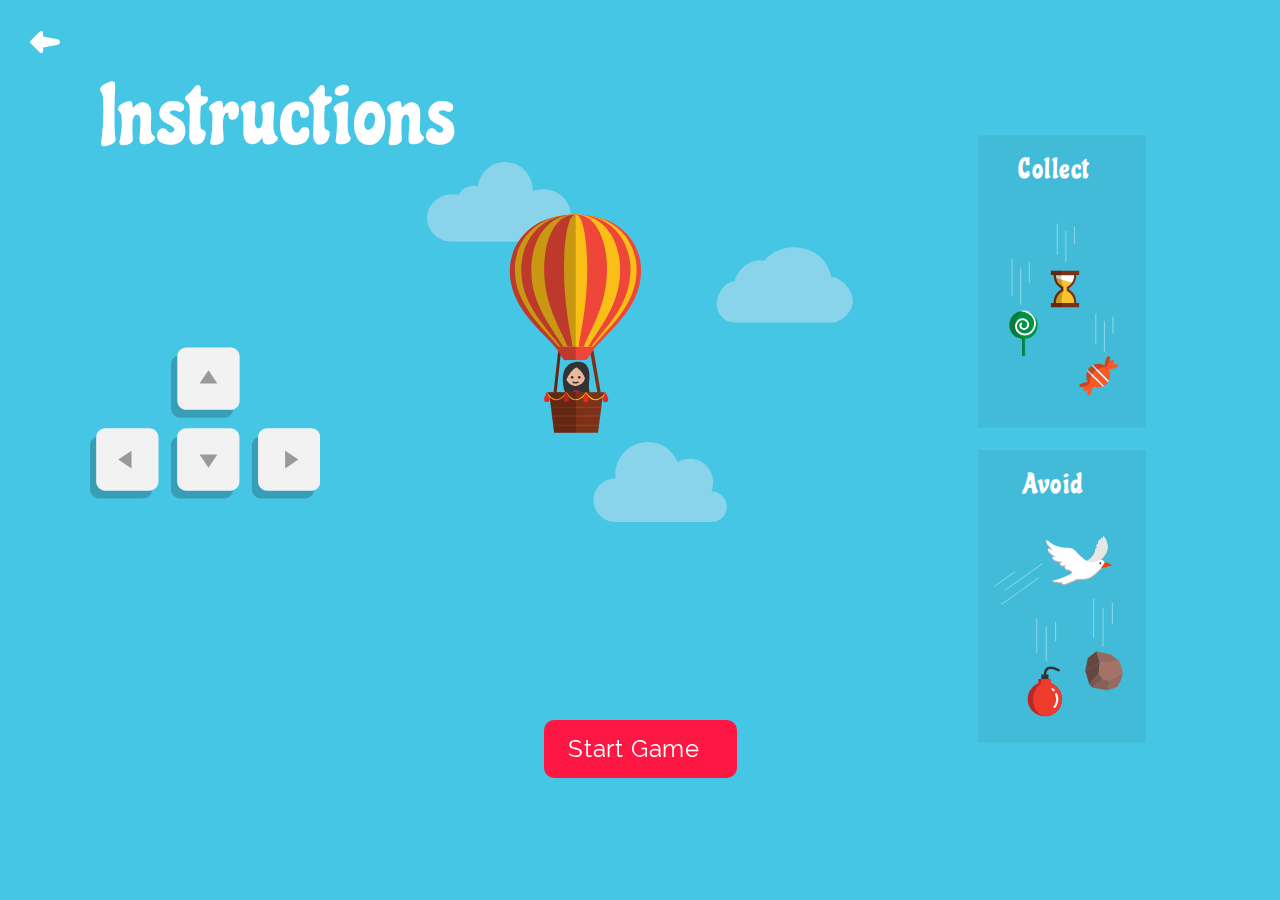
==== commit f2489e14: "Change styles for games and buttons" ====
--- a/balloon_game.html
+++ b/balloon_game.html
@@ -9,6 +9,7 @@
 
         <link rel="apple-touch-icon" href="apple-touch-icon.png">
         <!-- Place favicon.ico in the root directory -->
+        <link rel="stylesheet" href="css/hover-min.css">
         <link rel="stylesheet" href="css/normalize.css">
         <link rel="stylesheet" href="css/main.css">
         <link rel="stylesheet" href="css/game.css">
@@ -16,8 +17,11 @@
     </head>
     <body>
         <div class="instruction-overlay">
+            <div class="back">
+                <a><img src="img/backarrow.svg"></a>
+            </div>
             <div class="page-title">
-                <p>How To Play</p>
+                <p>Instructions</p>
             </div>
             <div class="instruction-balloonkeys">
                 <svg version="1.1" id="Layer_1" xmlns="http://www.w3.org/2000/svg" xmlns:xlink="http://www.w3.org/1999/xlink" x="0px" y="0px" viewBox="0 0 253.6 166.2" style="enable-background:new 0 0 253.6 166.2;" xml:space="preserve">
@@ -330,13 +334,13 @@
                 </svg>
 
             </div>
-            <div id="play" class="button">
+            <div id="play" class="button hvr-float-shadow">
                 <a>Start Game</a>
             </div>
         </div>
         <div class="result-overlay">
             <h1 class="result">Game Over</h1>
-            <p class="final-score">Your Score : <span class="final_points"></span>
+            <!-- <p class="final-score">Your Score : <span class="final_points"></span> -->
             <div class="character">
                 <img class="winner" src="img/games/winner.svg">
                 <img class="loser" src="img/games/loser.svg">
--- a/css/main.css
+++ b/css/main.css
@@ -103,6 +103,11 @@
 }
 
 @font-face {
+    font-family: 'MasonSansRegular';
+    src: url('../fonts/MasonSansRegular.ttf');
+}
+
+@font-face {
     font-family: 'Raleway Medium';
     src: url('../fonts/Raleway-Medium.ttf');
 }
@@ -148,6 +153,35 @@
     padding-left: 0;
 }
 
+h1.result {
+    font-family: 'Chicle', cursive;
+    font-size: 72px;
+    letter-spacing: 4px;
+    margin: 0;
+}
+
+.hvr-float-shadow:before {
+    background: -webkit-radial-gradient(center, ellipse, rgba(0, 0, 0, 0.2) 0%, rgba(0, 0, 0, 0) 80%);
+    background: radial-gradient(ellipse at center, rgba(0, 0, 0, 0.2) 0%, rgba(0, 0, 0, 0) 80%);
+}
+
+.button {
+    font-family: 'Raleway Regular';
+    font-size: 24px;
+    letter-spacing: 0.8px;
+    padding: 0.65em 1em 0.8em 1em;
+    border-radius: 10px;
+    cursor: pointer;
+}
+
+.back {
+    position: absolute;
+    top: 30px;
+    left: 30px;
+    z-index: 1000;
+    width: 30px;
+    cursor: pointer;
+}
 
 /* ==========================================================================
    Helper classes
@@ -242,7 +276,9 @@
 }
 
 @media only screen and (max-width: 1224px) {
-
+    .button {
+        font-size: 21px;
+    }
 }
 
 @media only screen and (max-width: 1024px) {
--- a/css/game.css
+++ b/css/game.css
@@ -1,21 +1,14 @@
 .instruction-overlay .button {
     position: absolute;
     top: 80vh;
-    left: 50vw;
+    left: 0;
+    right: 0;
+    margin: auto;
     background-color: #FF1744; 
     font-family: 'Raleway Regular';
     font-size: 30px;
-    letter-spacing: 0.5px;
     width: 165px;
     padding: 0.5em 1em 0.5em 1em; 
-    border-radius: 10px;
-    box-shadow: -8px 9px 0 rgba(0,0,0,0.1);
-    transform: translateX(-50%);
-    transition: all 0.5s;
-}
-
-.instruction-overlay .button:hover {
-    box-shadow: -4px 5px 0 rgba(0,0,0,0.1);
 }
 
 #play {
@@ -56,7 +49,7 @@
     top: 0;
     left: 0;
     text-align: center;
-    padding-top: 80px;
+    padding-top: 90px;
     font-family: 'Raleway Regular', sans-serif;
     color: #fff;
     display: none;
@@ -65,20 +58,8 @@
 .result-overlay .button {
     margin: 0 auto 20px auto;
     background-color: #8e44ad;
-    padding: 0.65em 1.4em 0.8em 1.4em;
     display: block;
     width: 150px;
-    cursor: pointer;
-    border-radius: 10px;
-    font-family: 'Raleway ExtraLight';
-    font-size: 24px;
-    letter-spacing: 0.5px;
-    box-shadow: -8px 9px 0 rgba(0,0,0,0.1);
-    transition: all 0.5s;
-}
-
-.result-overlay .button:hover {
-    box-shadow: -4px 5px 0 rgba(0,0,0,0.1);
 }
 
 .result {
@@ -91,15 +72,9 @@
     letter-spacing: 1px;
 }
 
-.winner {
-    width: 250px;
-    display: none;
-    margin-bottom: 30px;
-    margin-top: 30px;
-}
-
-.loser {
-    width: 250px;
+.winner, .loser {
+    width: 300px;
+    height: auto;
     display: none;
     margin-bottom: 30px;
     margin-top: 30px;
@@ -111,6 +86,7 @@
 
 .toolbar {
     font-family: 'Raleway Regular', sans-serif;
+    font-feature-settings: 'lnum' 1;
     width: 100%;
     height: 70px;
     background-color: #8e44ad;
@@ -270,13 +246,8 @@
 
     .result-overlay .button {
         margin-bottom: 15px;
-        width: 125px;
+        width: 150px;
         font-size: 21px;
-        box-shadow: -6px 7px 0 rgba(0,0,0,0.1);
-    }
-
-    .result-overlay .button:hover {
-        box-shadow: -3px 4px 0 rgba(0,0,0,0.1);
     }
 
     .result {
@@ -287,14 +258,8 @@
         font-size: 32px;
     }
 
-    .winner {
-        width: 200px;
-        margin-bottom: 25px;
-        margin-top: 25px;
-    }
-
-    .loser {
-        width: 200px;
+    .winner, .loser {
+        width: 250px;
         margin-bottom: 25px;
         margin-top: 25px;
     }
--- a/css/balloon.css
+++ b/css/balloon.css
@@ -36,14 +36,13 @@
     position: absolute;
     left: 30vw;
     top: 18vh;
-    height: 55vh;
-    z-index: 600;
+    height: 500px;
+    z-index: 1000;
 }
 
 .instruction-balloon svg {
     width: 40vw;
     height: 40vh;
-    padding-top: 10vh;
 }
 
 .instruction-collect {
@@ -113,7 +112,7 @@
     height: 150px;
     width: 150px;
     position: absolute;
-    bottom: 10%;
+    bottom: 70%;
     left: 45%;
 }
 
@@ -196,56 +195,56 @@
 
 .cloud2 {
     left: 60%;
-    width: 200px;
+    width: 250px;
     animation-duration: 13s;
     animation-delay: 11;
 }
 
 .cloud3 {
     left: 15%;
-    width: 250px;
+    width: 300px;
     animation-duration: 13s;
     animation-delay: 3s;
 }
 
 .cloud4 {
     left: 45%;
-    width: 225px;
+    width: 275px;
     animation-duration: 13s;
     animation-delay: 8s;
 }
 
 .cloud5 {
     left: 85%;
-    width: 150px;
+    width: 200px;
     animation-duration: 18s;
     animation-delay: 11s;
 }
 
 .cloud6 {
     left: 30%;
-    width: 175px;
+    width: 225px;
     animation-duration: 19s;
     animation-delay: 9s;
 }
 
 .cloud7 {
     left: 10%;
-    width: 80px;
+    width: 130px;
     animation-duration: 13s;
     animation-delay: -4s;
 }
 
 .cloud8 {
     left: 40%;
-    width: 105px;
+    width: 155px;
     animation-duration: 21s;
     animation-delay: 9s;
 }
 
 .cloud9 {
     left: 70%;
-    width: 200px;
+    width: 250px;
     animation-duration: 13s;
     animation-delay: 0;
 }
@@ -359,16 +358,19 @@
 
 @keyframes landing-balloon {
     0% {
-        transform: translate(0, 0);
+        transform: translate(0, 50px);
     }
     25% {
-        transform: translate(0, -100px);
+        transform: translate(0, -50px);
     }
     50% {
-        transform: translate(0, 0);
+        transform: translate(0, 50px);
     }
     75% {
-        transform: translate(100px, 0);
+        transform: translate(100px, 50px);
+    }
+    100% {
+        transform: translate(0, 50px);
     }
 }
 
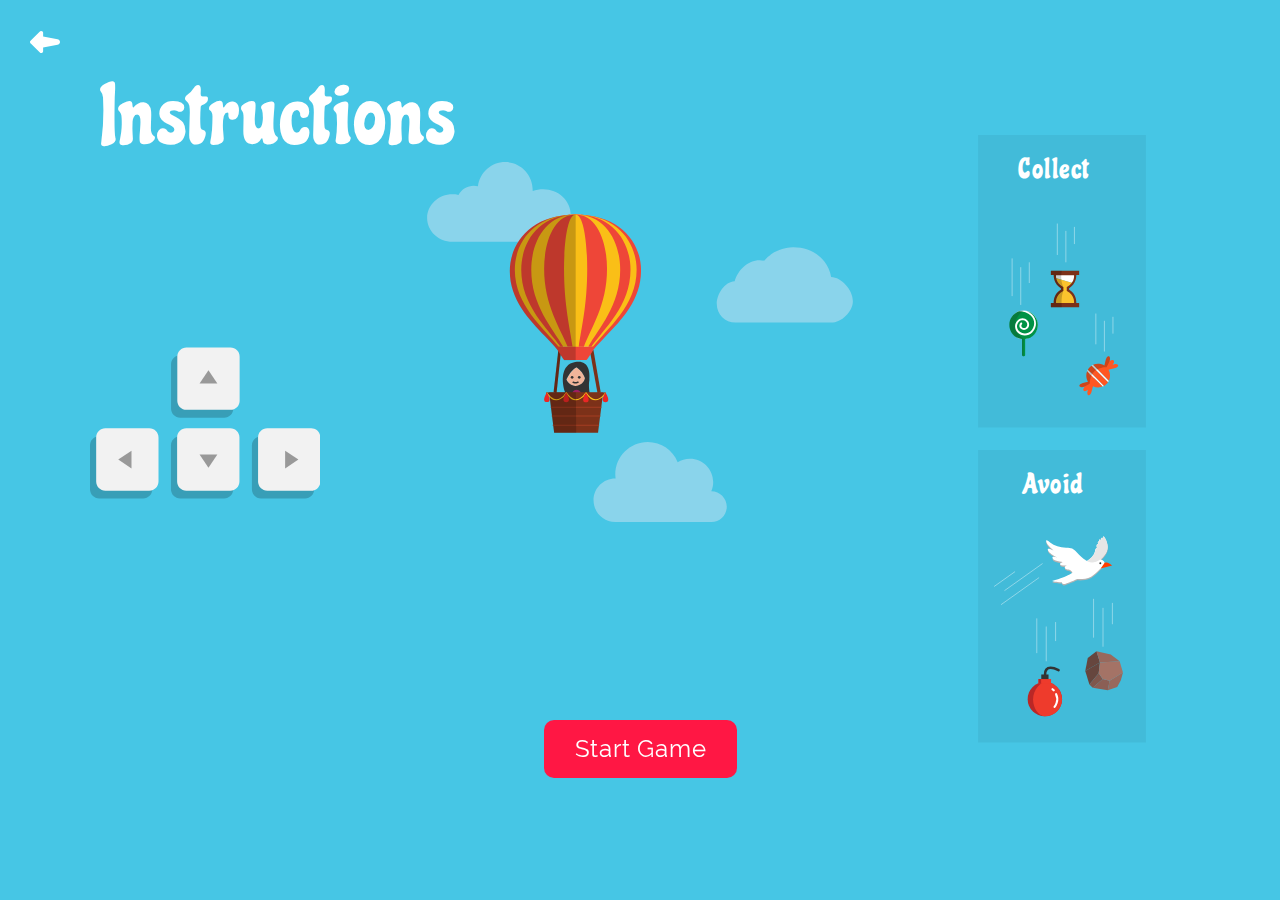
==== commit 4ab0f0e2: "Add sounds and crash images for games" ====
--- a/balloon_game.html
+++ b/balloon_game.html
@@ -479,8 +479,15 @@
                 <div class="cloud cloud5"><img src="img/games/balloon/clouds/cloud5.svg"></div>
                 <div class="cloud cloud6"><img src="img/games/balloon/clouds/cloud6.svg"></div>
             </div>
-            <div id="balloon"><img src="img/games/balloon/hotairballoon.svg"></div>
-        </div>
+            <div id="balloon">
+                <img id="full-balloon" src="img/games/balloon/hotairballoon.svg">
+                <img id="blast-balloon" src="img/games/balloon/hotairballoonblast.svg">
+            </div>
+        </div>
+        <iframe src="sounds/silence.mp3" allow="autoplay" id="audio" style="display:none"></iframe>
+        <audio id="background-sound" loop>
+            <source src="sounds/background.mp3" type="audio/mp3">
+        </audio>
     </body>
     <script src="js/vendor/modernizr-3.6.0.min.js"></script>
     <script src="https://code.jquery.com/jquery-3.3.1.min.js" integrity="sha256-FgpCb/KJQlLNfOu91ta32o/NMZxltwRo8QtmkMRdAu8=" crossorigin="anonymous"></script>
--- a/css/main.css
+++ b/css/main.css
@@ -181,6 +181,18 @@
     z-index: 1000;
     width: 30px;
     cursor: pointer;
+}
+
+.propeller {
+  animation: rotate-propeller 0.25s linear infinite;
+  transform-origin: center center;
+  transform-box: fill-box;
+}
+
+@keyframes rotate-propeller {
+  100% {
+    transform: rotate3d(1, 0, 0, 360deg);
+  }
 }
 
 /* ==========================================================================
@@ -275,9 +287,14 @@
     
 }
 
-@media only screen and (max-width: 1224px) {
+@media only screen and (max-width: 1280px) {
     .button {
         font-size: 21px;
+    }
+
+    h1.result {
+        font-size: 60px;
+        margin-top: 10px;
     }
 }
 
--- a/css/game.css
+++ b/css/game.css
@@ -3,6 +3,8 @@
     top: 80vh;
     left: 0;
     right: 0;
+    z-index: 2000;
+    text-align: center;
     margin: auto;
     background-color: #FF1744; 
     font-family: 'Raleway Regular';
@@ -265,7 +267,7 @@
     }
 }
 
-@media only screen and (max-width: 1224px) {
+@media only screen and (max-width: 1280px) {
     .toolbar {
         height: 60px;
     }
@@ -299,6 +301,12 @@
 
     .result-overlay {
         padding-top: 60px;
+    }
+
+    .winner, .loser {
+        width: 200px;
+        margin-bottom: 25px;
+        margin-top: 25px;
     }
 }
 
--- a/css/balloon.css
+++ b/css/balloon.css
@@ -114,6 +114,10 @@
     position: absolute;
     bottom: 70%;
     left: 45%;
+}
+
+#blast-balloon {
+    display: none;
 }
 
 .gift {
@@ -631,7 +635,7 @@
     }
 }
 
-@media only screen and (max-width: 1224px) {
+@media only screen and (max-width: 1280px) {
 
 }
 
